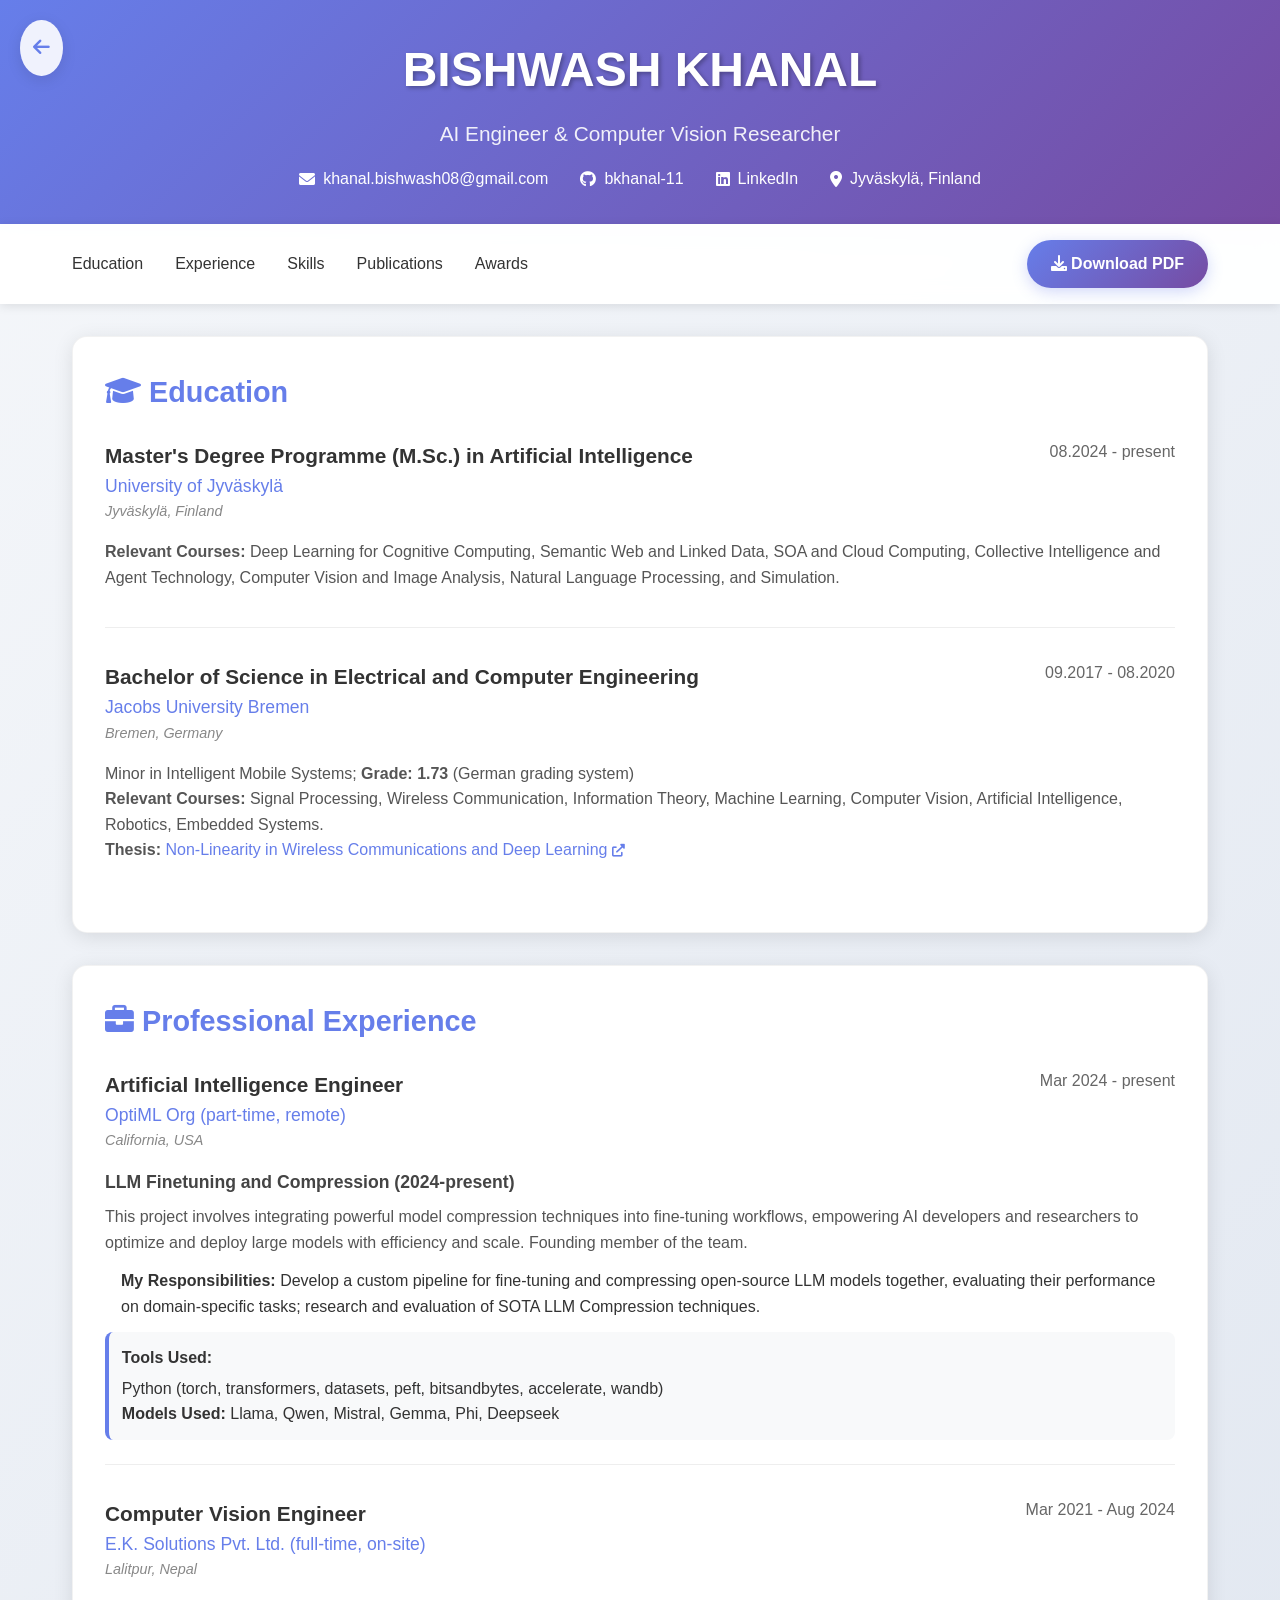
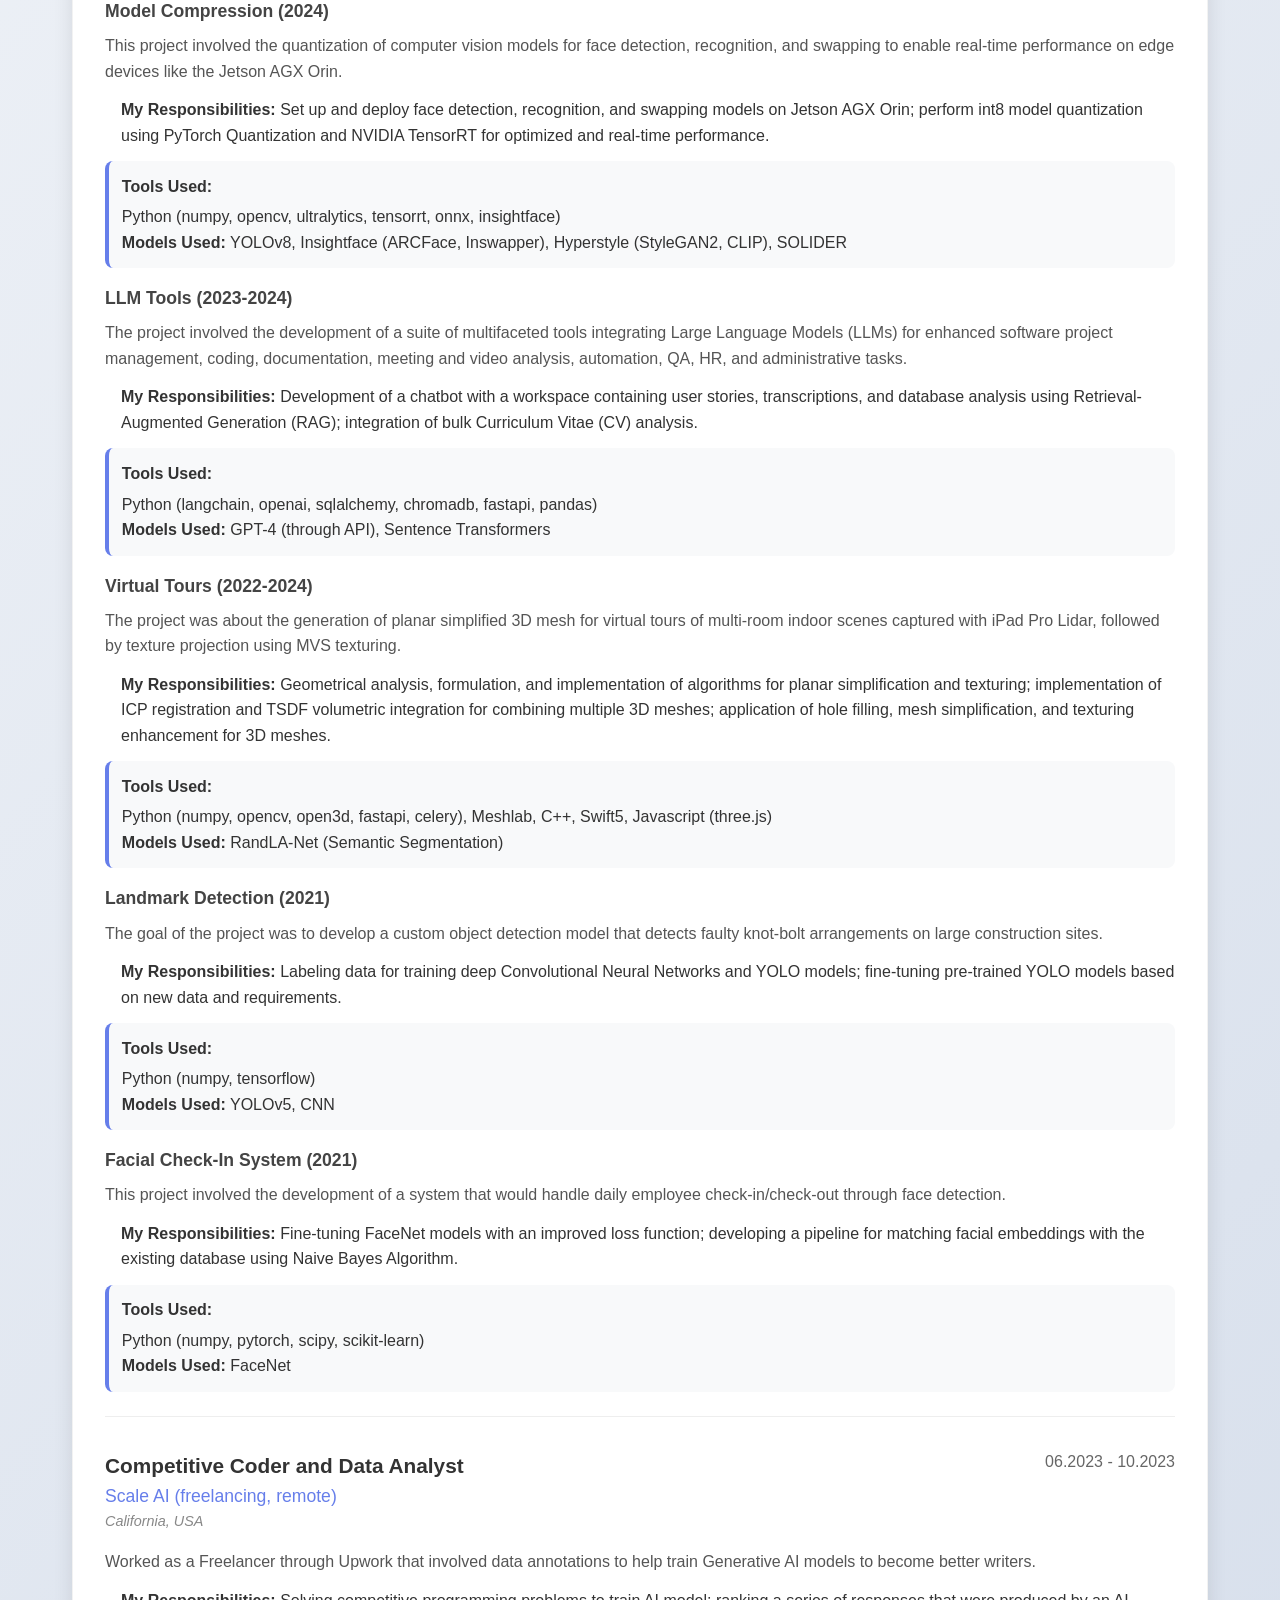
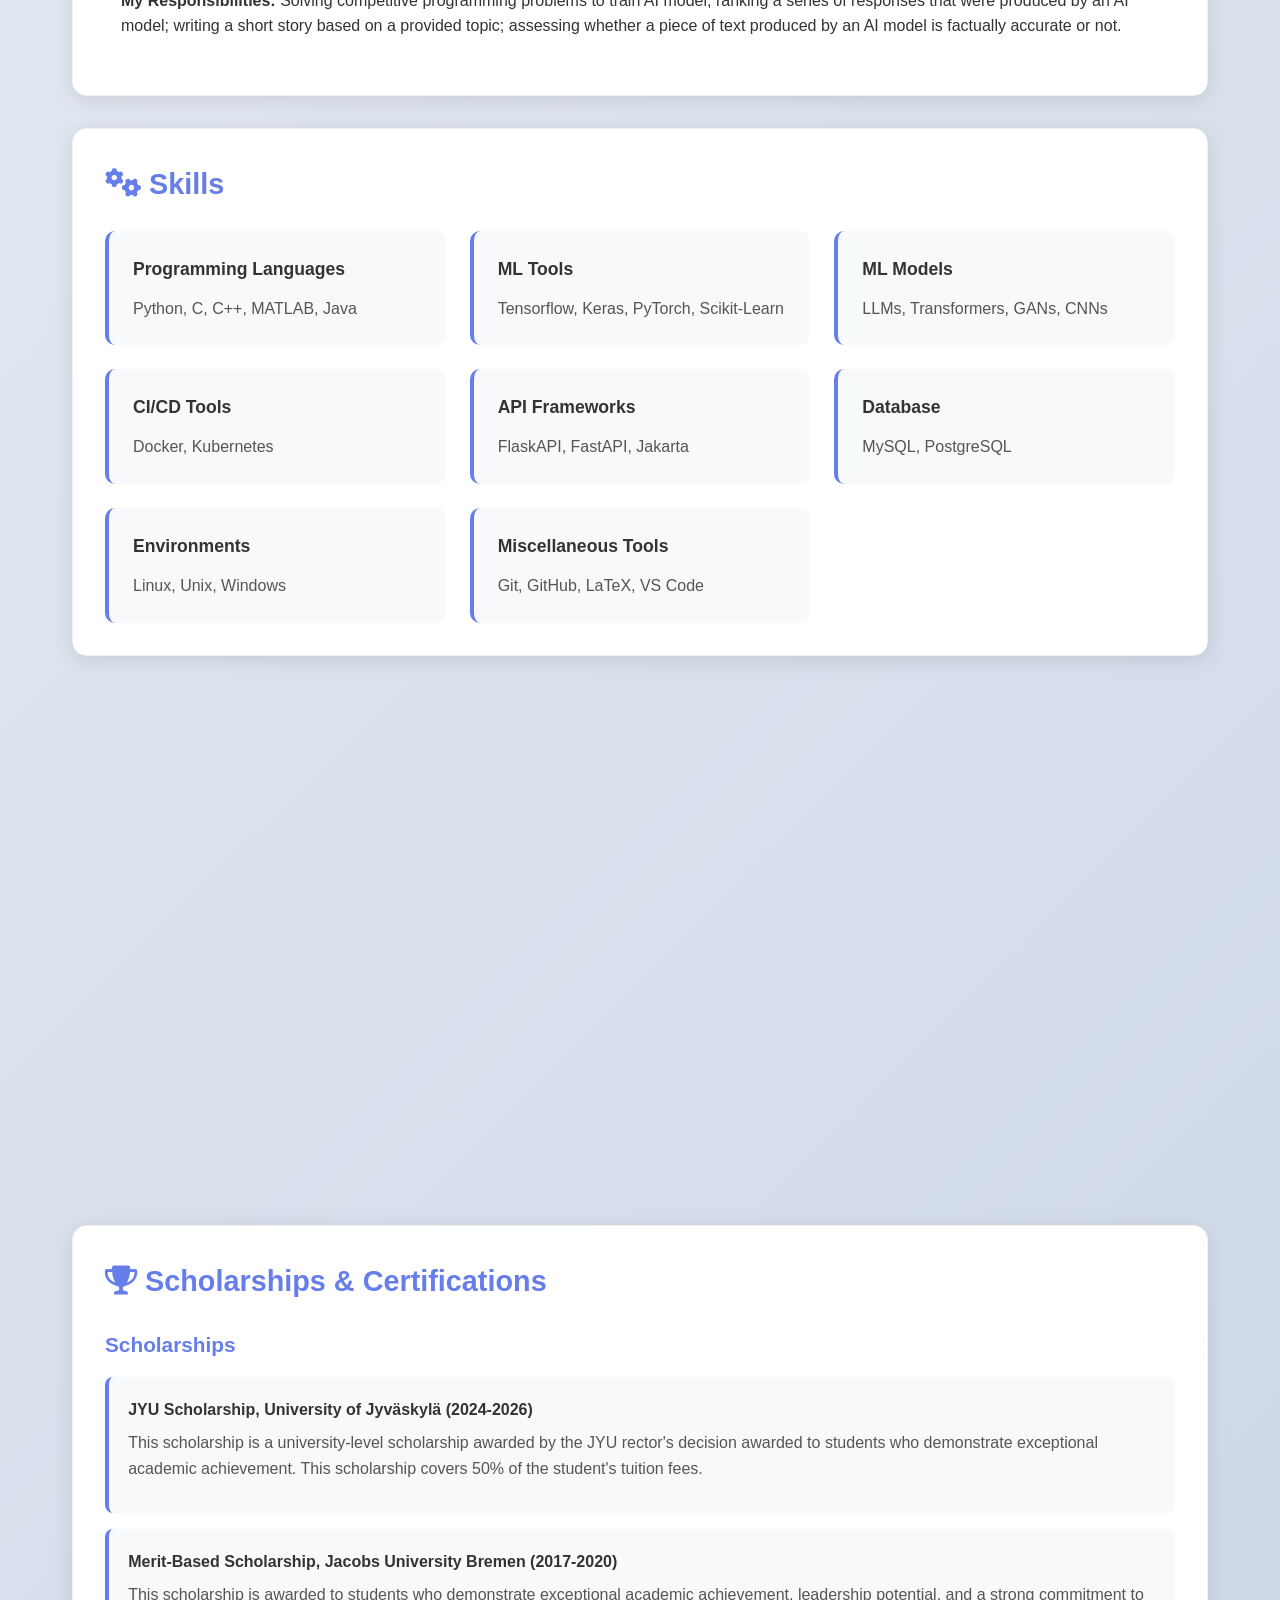
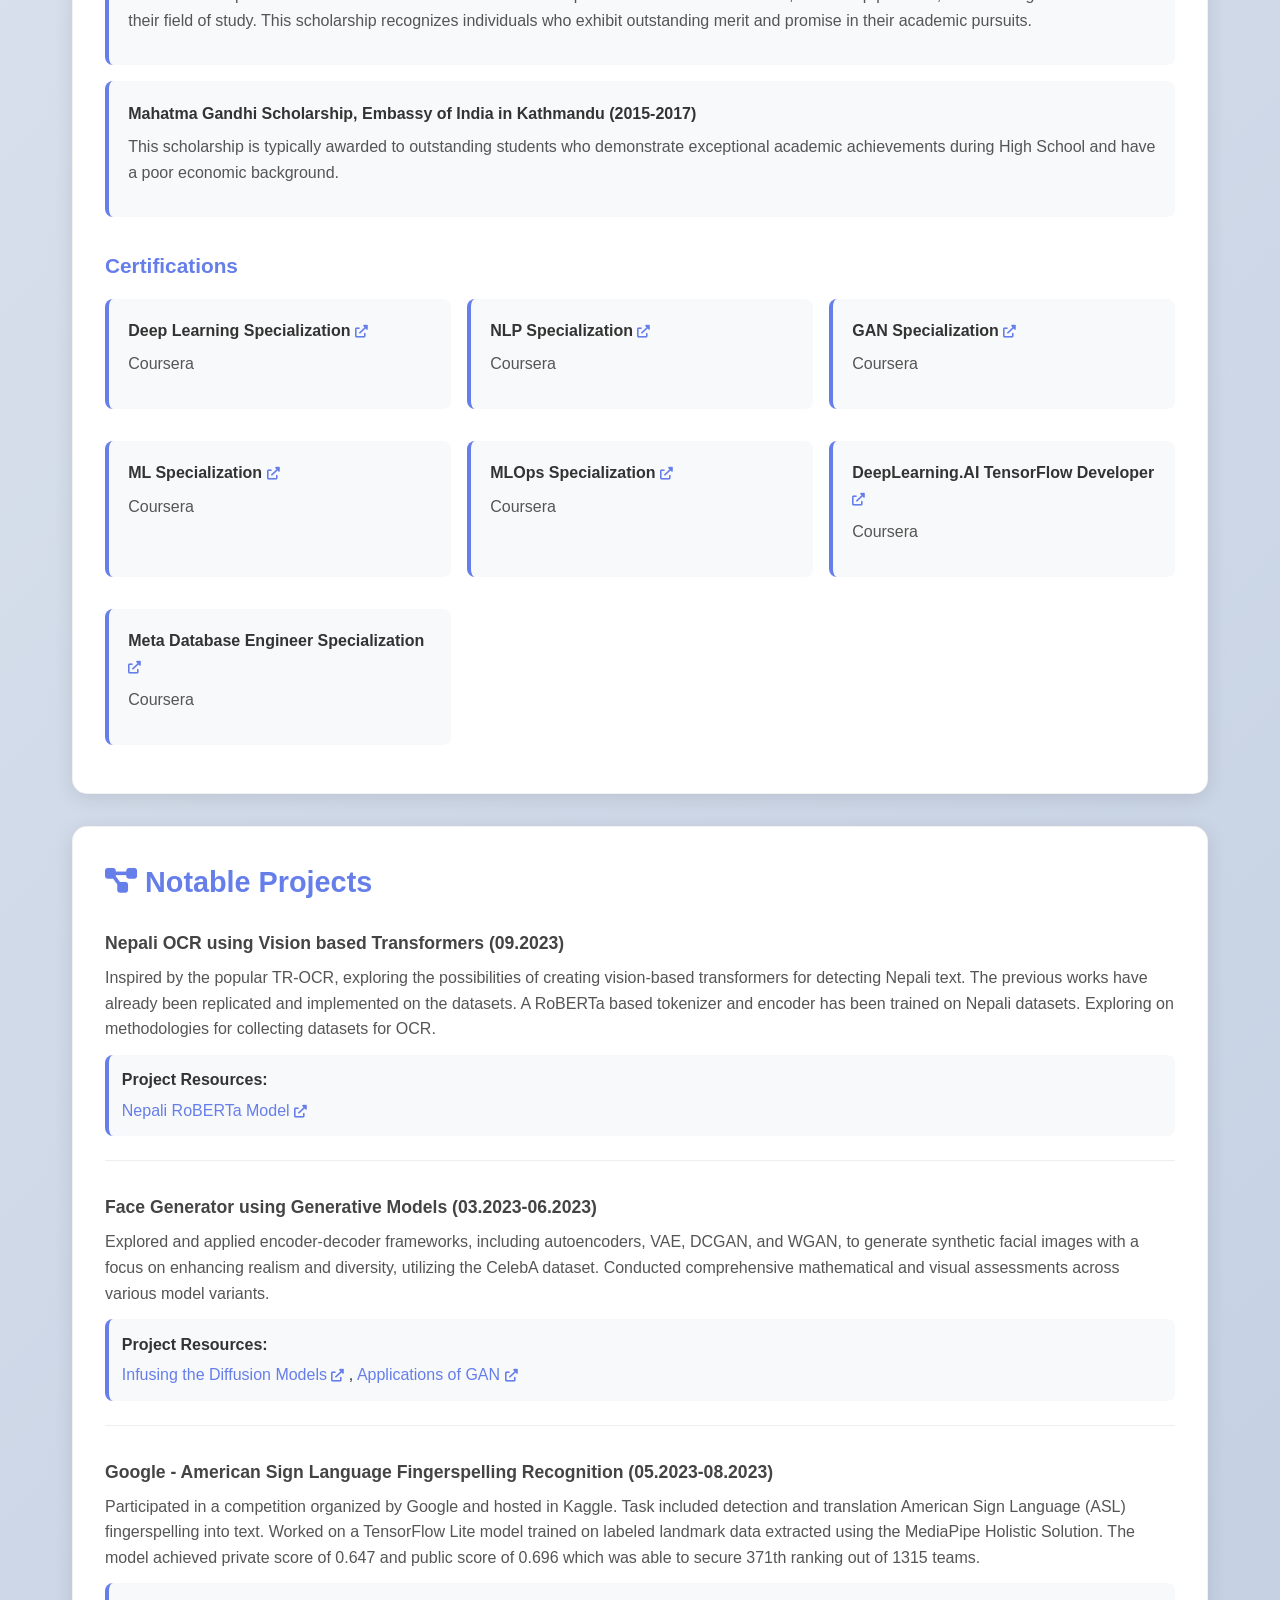
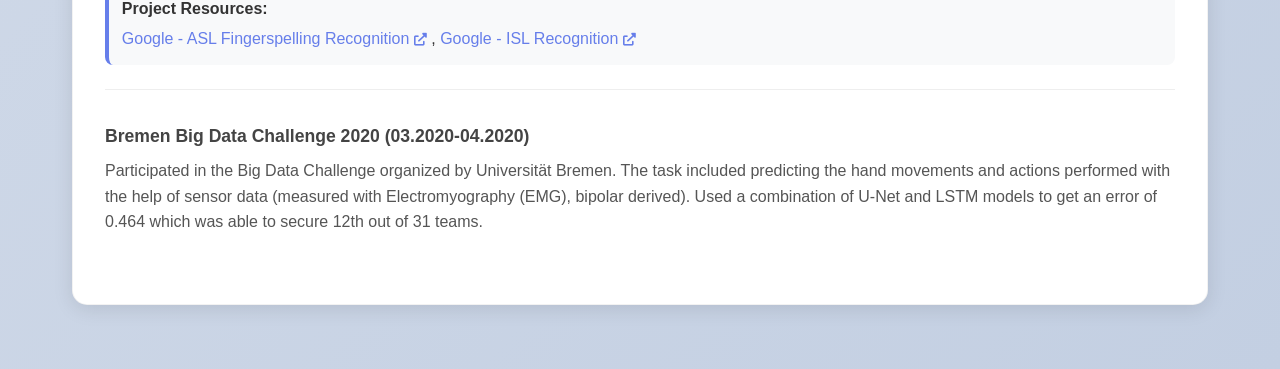
==== cv.html @ d3402731 "added files for website" ====
<!DOCTYPE html>
<html lang="en">
<head>
    <meta charset="UTF-8">
    <meta name="viewport" content="width=device-width, initial-scale=1.0">
    <title>Bishwash Khanal - Curriculum Vitae</title>
    <link href="https://cdnjs.cloudflare.com/ajax/libs/font-awesome/6.0.0/css/all.min.css" rel="stylesheet">
    <style>
        * {
            margin: 0;
            padding: 0;
            box-sizing: border-box;
        }

        body {
            font-family: 'Segoe UI', Tahoma, Geneva, Verdana, sans-serif;
            line-height: 1.6;
            color: #333;
            background: linear-gradient(135deg, #f5f7fa 0%, #c3cfe2 100%);
            min-height: 100vh;
        }

        .header {
            background: linear-gradient(135deg, #667eea 0%, #764ba2 100%);
            color: white;
            padding: 2rem 0;
            text-align: center;
            box-shadow: 0 4px 20px rgba(0, 0, 0, 0.1);
        }

        .header-content {
            max-width: 1200px;
            margin: 0 auto;
            padding: 0 2rem;
        }

        .name {
            font-size: 3rem;
            font-weight: 700;
            margin-bottom: 0.5rem;
            text-shadow: 2px 2px 4px rgba(0, 0, 0, 0.3);
        }

        .title {
            font-size: 1.3rem;
            opacity: 0.9;
            margin-bottom: 1rem;
        }

        .contact-info {
            display: flex;
            justify-content: center;
            gap: 2rem;
            flex-wrap: wrap;
        }

        .contact-item {
            display: flex;
            align-items: center;
            gap: 0.5rem;
            font-size: 1rem;
        }

        .nav-bar {
            background: rgba(255, 255, 255, 0.95);
            backdrop-filter: blur(10px);
            padding: 1rem 0;
            position: sticky;
            top: 0;
            z-index: 100;
            box-shadow: 0 2px 10px rgba(0, 0, 0, 0.1);
        }

        .nav-content {
            max-width: 1200px;
            margin: 0 auto;
            padding: 0 2rem;
            display: flex;
            justify-content: space-between;
            align-items: center;
        }

        .nav-links {
            display: flex;
            gap: 2rem;
        }

        .nav-link {
            text-decoration: none;
            color: #333;
            font-weight: 500;
            transition: color 0.3s ease;
        }

        .nav-link:hover {
            color: #667eea;
        }

        .download-btn {
            background: linear-gradient(135deg, #667eea 0%, #764ba2 100%);
            color: white;
            padding: 0.7rem 1.5rem;
            border: none;
            border-radius: 25px;
            text-decoration: none;
            font-weight: 600;
            transition: all 0.3s ease;
            box-shadow: 0 4px 15px rgba(102, 126, 234, 0.3);
        }

        .download-btn:hover {
            transform: translateY(-2px);
            box-shadow: 0 8px 25px rgba(102, 126, 234, 0.4);
        }

        .container {
            max-width: 1200px;
            margin: 0 auto;
            padding: 2rem;
        }

        .section {
            background: white;
            margin-bottom: 2rem;
            border-radius: 15px;
            padding: 2rem;
            box-shadow: 0 4px 20px rgba(0, 0, 0, 0.1);
            border: 1px solid rgba(0, 0, 0, 0.05);
        }

        .section-title {
            font-size: 1.8rem;
            color: #667eea;
            margin-bottom: 1.5rem;
            font-weight: 700;
            display: flex;
            align-items: center;
            gap: 0.5rem;
        }

        .experience-item, .education-item {
            margin-bottom: 2rem;
            padding-bottom: 1.5rem;
            border-bottom: 1px solid #eee;
        }

        .experience-item:last-child, .education-item:last-child {
            border-bottom: none;
            margin-bottom: 0;
        }

        .item-header {
            display: flex;
            justify-content: space-between;
            align-items: flex-start;
            margin-bottom: 1rem;
            flex-wrap: wrap;
            gap: 1rem;
        }

        .position-title {
            font-size: 1.3rem;
            font-weight: 600;
            color: #333;
        }

        .company {
            font-size: 1.1rem;
            color: #667eea;
            font-weight: 500;
        }

        .duration {
            font-size: 1rem;
            color: #666;
            font-weight: 500;
            white-space: nowrap;
        }

        .location {
            font-size: 0.9rem;
            color: #888;
            font-style: italic;
        }

        .project-title {
            font-size: 1.1rem;
            font-weight: 600;
            color: #444;
            margin: 1rem 0 0.5rem 0;
        }

        .description {
            margin-bottom: 0.8rem;
            color: #555;
        }

        .responsibilities {
            margin-left: 1rem;
        }

        .tools-used {
            background: #f8f9fa;
            padding: 0.8rem;
            border-radius: 8px;
            margin-top: 0.8rem;
            border-left: 4px solid #667eea;
        }

        .tools-label {
            font-weight: 600;
            color: #333;
            margin-bottom: 0.3rem;
        }

        .skills-grid {
            display: grid;
            grid-template-columns: repeat(auto-fit, minmax(250px, 1fr));
            gap: 1.5rem;
        }

        .skill-category {
            background: #f8f9fa;
            padding: 1.5rem;
            border-radius: 10px;
            border-left: 4px solid #667eea;
        }

        .skill-category-title {
            font-weight: 600;
            color: #333;
            margin-bottom: 0.8rem;
            font-size: 1.1rem;
        }

        .skill-list {
            color: #555;
        }

        .publication-item {
            background: #f8f9fa;
            padding: 1.5rem;
            border-radius: 10px;
            margin-bottom: 1rem;
            border-left: 4px solid #667eea;
        }

        .publication-title {
            font-weight: 600;
            color: #333;
            margin-bottom: 0.5rem;
        }

        .publication-details {
            color: #666;
            font-style: italic;
        }

        .scholarship-item, .certification-item {
            background: #f8f9fa;
            padding: 1.2rem;
            border-radius: 8px;
            margin-bottom: 1rem;
            border-left: 4px solid #667eea;
        }

        .scholarship-title, .certification-title {
            font-weight: 600;
            color: #333;
            margin-bottom: 0.5rem;
        }

        .back-link {
            position: fixed;
            top: 20px;
            left: 20px;
            background: rgba(255, 255, 255, 0.9);
            backdrop-filter: blur(10px);
            padding: 0.8rem;
            border-radius: 50%;
            text-decoration: none;
            color: #667eea;
            font-size: 1.2rem;
            transition: all 0.3s ease;
            box-shadow: 0 4px 15px rgba(0, 0, 0, 0.1);
            z-index: 1000;
        }

        .back-link:hover {
            transform: scale(1.1);
            background: rgba(102, 126, 234, 0.1);
        }

        @media (max-width: 768px) {
            .name { font-size: 2.5rem; }
            .contact-info { flex-direction: column; gap: 0.8rem; }
            .nav-content { flex-direction: column; gap: 1rem; }
            .nav-links { flex-wrap: wrap; justify-content: center; }
            .item-header { flex-direction: column; align-items: flex-start; }
            .skills-grid { grid-template-columns: 1fr; }
            .container { padding: 1rem; }
            .section { padding: 1.5rem; }
        }
    </style>
</head>
<body>
    <a href="index.html" class="back-link" title="Back to Home">
        <i class="fas fa-arrow-left"></i>
    </a>

    <header class="header">
        <div class="header-content">
            <h1 class="name">BISHWASH KHANAL</h1>
            <div class="title">AI Engineer & Computer Vision Researcher</div>
            <div class="contact-info">
                <div class="contact-item">
                    <i class="fas fa-envelope"></i>
                    khanal.bishwash08@gmail.com
                </div>
                <div class="contact-item">
                    <i class="fab fa-github"></i>
                    <a href="https://github.com/bkhanal-11" target="_blank" style="color: inherit; text-decoration: none;">bkhanal-11</a>
                </div>
                <div class="contact-item">
                    <i class="fab fa-linkedin"></i>
                    <a href="https://www.linkedin.com/in/khanal-bishwash/" target="_blank" style="color: inherit; text-decoration: none;">LinkedIn</a>
                </div>
                <div class="contact-item">
                    <i class="fas fa-map-marker-alt"></i>
                    Jyväskylä, Finland
                </div>
            </div>
        </div>
    </header>

    <nav class="nav-bar">
        <div class="nav-content">
            <div class="nav-links">
                <a href="#education" class="nav-link">Education</a>
                <a href="#experience" class="nav-link">Experience</a>
                <a href="#skills" class="nav-link">Skills</a>
                <a href="#publications" class="nav-link">Publications</a>
                <a href="#awards" class="nav-link">Awards</a>
            </div>
            <a href="cv.pdf" class="download-btn" download>
                <i class="fas fa-download"></i> Download PDF
            </a>
        </div>
    </nav>

    <div class="container">
        <section id="education" class="section">
            <h2 class="section-title">
                <i class="fas fa-graduation-cap"></i>
                Education
            </h2>
            
            <div class="education-item">
                <div class="item-header">
                    <div>
                        <div class="position-title">Master's Degree Programme (M.Sc.) in Artificial Intelligence</div>
                        <div class="company">University of Jyväskylä</div>
                        <div class="location">Jyväskylä, Finland</div>
                    </div>
                    <div class="duration">08.2024 - present</div>
                </div>
                <div class="description">
                    <strong>Relevant Courses:</strong> Deep Learning for Cognitive Computing, Semantic Web and Linked Data, SOA and Cloud Computing, Collective Intelligence and Agent Technology, Computer Vision and Image Analysis, Natural Language Processing, and Simulation.
                </div>
            </div>

            <div class="education-item">
                <div class="item-header">
                    <div>
                        <div class="position-title">Bachelor of Science in Electrical and Computer Engineering</div>
                        <div class="company">Jacobs University Bremen</div>
                        <div class="location">Bremen, Germany</div>
                    </div>
                    <div class="duration">09.2017 - 08.2020</div>
                </div>
                <div class="description">
                    Minor in Intelligent Mobile Systems; <strong>Grade: 1.73</strong> (German grading system)<br>
                    <strong>Relevant Courses:</strong> Signal Processing, Wireless Communication, Information Theory, Machine Learning, Computer Vision, Artificial Intelligence, Robotics, Embedded Systems.<br>
                    <strong>Thesis:</strong> 
                    <a href="https://github.com/bkhanal-11/bachelors-thesis" target="_blank" style="color: #667eea; text-decoration: none;">
                        Non-Linearity in Wireless Communications and Deep Learning <i class="fas fa-external-link-alt" style="font-size: 0.8rem;"></i>
                    </a>
                </div>
            </div>
        </section>

        <section id="experience" class="section">
            <h2 class="section-title">
                <i class="fas fa-briefcase"></i>
                Professional Experience
            </h2>
            
            <div class="experience-item">
                <div class="item-header">
                    <div>
                        <div class="position-title">Artificial Intelligence Engineer</div>
                        <div class="company">OptiML Org (part-time, remote)</div>
                        <div class="location">California, USA</div>
                    </div>
                    <div class="duration">Mar 2024 - present</div>
                </div>
                <div class="project-title">LLM Finetuning and Compression (2024-present)</div>
                <div class="description">
                    This project involves integrating powerful model compression techniques into fine-tuning workflows, empowering AI developers and researchers to optimize and deploy large models with efficiency and scale. Founding member of the team.
                </div>
                <div class="responsibilities">
                    <strong>My Responsibilities:</strong> Develop a custom pipeline for fine-tuning and compressing open-source LLM models together, evaluating their performance on domain-specific tasks; research and evaluation of SOTA LLM Compression techniques.
                </div>
                <div class="tools-used">
                    <div class="tools-label">Tools Used:</div>
                    Python (torch, transformers, datasets, peft, bitsandbytes, accelerate, wandb)
                    <br><strong>Models Used:</strong> Llama, Qwen, Mistral, Gemma, Phi, Deepseek
                </div>
            </div>

            <div class="experience-item">
                <div class="item-header">
                    <div>
                        <div class="position-title">Computer Vision Engineer</div>
                        <div class="company">E.K. Solutions Pvt. Ltd. (full-time, on-site)</div>
                        <div class="location">Lalitpur, Nepal</div>
                    </div>
                    <div class="duration">Mar 2021 - Aug 2024</div>
                </div>
                
                <div class="project-title">Model Compression (2024)</div>
                <div class="description">
                    This project involved the quantization of computer vision models for face detection, recognition, and swapping to enable real-time performance on edge devices like the Jetson AGX Orin.
                </div>
                <div class="responsibilities">
                    <strong>My Responsibilities:</strong> Set up and deploy face detection, recognition, and swapping models on Jetson AGX Orin; perform int8 model quantization using PyTorch Quantization and NVIDIA TensorRT for optimized and real-time performance.
                </div>
                <div class="tools-used">
                    <div class="tools-label">Tools Used:</div>
                    Python (numpy, opencv, ultralytics, tensorrt, onnx, insightface)
                    <br><strong>Models Used:</strong> YOLOv8, Insightface (ARCFace, Inswapper), Hyperstyle (StyleGAN2, CLIP), SOLIDER
                </div>

                <div class="project-title">LLM Tools (2023-2024)</div>
                <div class="description">
                    The project involved the development of a suite of multifaceted tools integrating Large Language Models (LLMs) for enhanced software project management, coding, documentation, meeting and video analysis, automation, QA, HR, and administrative tasks.
                </div>
                <div class="responsibilities">
                    <strong>My Responsibilities:</strong> Development of a chatbot with a workspace containing user stories, transcriptions, and database analysis using Retrieval-Augmented Generation (RAG); integration of bulk Curriculum Vitae (CV) analysis.
                </div>
                <div class="tools-used">
                    <div class="tools-label">Tools Used:</div>
                    Python (langchain, openai, sqlalchemy, chromadb, fastapi, pandas)
                    <br><strong>Models Used:</strong> GPT-4 (through API), Sentence Transformers
                </div>

                <div class="project-title">Virtual Tours (2022-2024)</div>
                <div class="description">
                    The project was about the generation of planar simplified 3D mesh for virtual tours of multi-room indoor scenes captured with iPad Pro Lidar, followed by texture projection using MVS texturing.
                </div>
                <div class="responsibilities">
                    <strong>My Responsibilities:</strong> Geometrical analysis, formulation, and implementation of algorithms for planar simplification and texturing; implementation of ICP registration and TSDF volumetric integration for combining multiple 3D meshes; application of hole filling, mesh simplification, and texturing enhancement for 3D meshes.
                </div>
                <div class="tools-used">
                    <div class="tools-label">Tools Used:</div>
                    Python (numpy, opencv, open3d, fastapi, celery), Meshlab, C++, Swift5, Javascript (three.js)
                    <br><strong>Models Used:</strong> RandLA-Net (Semantic Segmentation)
                </div>

                <div class="project-title">Landmark Detection (2021)</div>
                <div class="description">
                    The goal of the project was to develop a custom object detection model that detects faulty knot-bolt arrangements on large construction sites.
                </div>
                <div class="responsibilities">
                    <strong>My Responsibilities:</strong> Labeling data for training deep Convolutional Neural Networks and YOLO models; fine-tuning pre-trained YOLO models based on new data and requirements.
                </div>
                <div class="tools-used">
                    <div class="tools-label">Tools Used:</div>
                    Python (numpy, tensorflow)
                    <br><strong>Models Used:</strong> YOLOv5, CNN
                </div>

                <div class="project-title">Facial Check-In System (2021)</div>
                <div class="description">
                    This project involved the development of a system that would handle daily employee check-in/check-out through face detection.
                </div>
                <div class="responsibilities">
                    <strong>My Responsibilities:</strong> Fine-tuning FaceNet models with an improved loss function; developing a pipeline for matching facial embeddings with the existing database using Naive Bayes Algorithm.
                </div>
                <div class="tools-used">
                    <div class="tools-label">Tools Used:</div>
                    Python (numpy, pytorch, scipy, scikit-learn)
                    <br><strong>Models Used:</strong> FaceNet
                </div>
            </div>

            <div class="experience-item">
                <div class="item-header">
                    <div>
                        <div class="position-title">Competitive Coder and Data Analyst</div>
                        <div class="company">Scale AI (freelancing, remote)</div>
                        <div class="location">California, USA</div>
                    </div>
                    <div class="duration">06.2023 - 10.2023</div>
                </div>
                <div class="description">
                    Worked as a Freelancer through Upwork that involved data annotations to help train Generative AI models to become better writers.
                </div>
                <div class="responsibilities">
                    <strong>My Responsibilities:</strong> Solving competitive programming problems to train AI model; ranking a series of responses that were produced by an AI model; writing a short story based on a provided topic; assessing whether a piece of text produced by an AI model is factually accurate or not.
                </div>
            </div>
        </section>

        <section id="skills" class="section">
            <h2 class="section-title">
                <i class="fas fa-cogs"></i>
                Skills
            </h2>
            <div class="skills-grid">
                <div class="skill-category">
                    <div class="skill-category-title">Programming Languages</div>
                    <div class="skill-list">Python, C, C++, MATLAB, Java</div>
                </div>
                <div class="skill-category">
                    <div class="skill-category-title">ML Tools</div>
                    <div class="skill-list">Tensorflow, Keras, PyTorch, Scikit-Learn</div>
                </div>
                <div class="skill-category">
                    <div class="skill-category-title">ML Models</div>
                    <div class="skill-list">LLMs, Transformers, GANs, CNNs</div>
                </div>
                <div class="skill-category">
                    <div class="skill-category-title">CI/CD Tools</div>
                    <div class="skill-list">Docker, Kubernetes</div>
                </div>
                <div class="skill-category">
                    <div class="skill-category-title">API Frameworks</div>
                    <div class="skill-list">FlaskAPI, FastAPI, Jakarta</div>
                </div>
                <div class="skill-category">
                    <div class="skill-category-title">Database</div>
                    <div class="skill-list">MySQL, PostgreSQL</div>
                </div>
                <div class="skill-category">
                    <div class="skill-category-title">Environments</div>
                    <div class="skill-list">Linux, Unix, Windows</div>
                </div>
                <div class="skill-category">
                    <div class="skill-category-title">Miscellaneous Tools</div>
                    <div class="skill-list">Git, GitHub, LaTeX, VS Code</div>
                </div>
            </div>
        </section>

        <section id="publications" class="section">
            <h2 class="section-title">
                <i class="fas fa-book"></i>
                Publications
            </h2>
            
            <div class="publication-item">
                <div class="publication-title">
                    <a href="https://doi.org/10.3389/fcomp.2024.1388174" target="_blank" style="color: #333; text-decoration: none;">
                        Alignment of a 360° image with posed color images for locally accurate texturing of 3D mesh
                        <i class="fas fa-external-link-alt" style="font-size: 0.8rem; margin-left: 0.5rem; color: #667eea;"></i>
                    </a>
                </div>
                <div class="publication-details">
                    B. Khanal, M. Om, S. Rijal, V. Ojha (2024), Frontiers in Computer Science, Volume 6 - 2024, ISSN: 2624-9898
                </div>
            </div>

            <div class="publication-item">
                <div class="publication-title">
                    <a href="https://doi.org/10.48550/arXiv.2408.06814" target="_blank" style="color: #333; text-decoration: none;">
                        Structure-preserving Planar Simplification for Indoor Environments
                        <i class="fas fa-external-link-alt" style="font-size: 0.8rem; margin-left: 0.5rem; color: #667eea;"></i>
                    </a>
                </div>
                <div class="publication-details">
                    B. Khanal, S. Rijal, M. Awale, V. Ojha (2024), arXiv
                </div>
            </div>

            <div class="publication-item">
                <div class="publication-title">
                    <a href="https://doi.org/10.48550/arXiv.2409.11233" target="_blank" style="color: #333; text-decoration: none;">
                        Evaluating the Impact of Compression Techniques on Task-Specific Performance of Large Language Models
                        <i class="fas fa-external-link-alt" style="font-size: 0.8rem; margin-left: 0.5rem; color: #667eea;"></i>
                    </a>
                </div>
                <div class="publication-details">
                    B. Khanal and J. M. Capone, (2024), arXiv
                </div>
            </div>
        </section>

        <section id="awards" class="section">
            <h2 class="section-title">
                <i class="fas fa-trophy"></i>
                Scholarships & Certifications
            </h2>
            
            <h3 style="color: #667eea; margin-bottom: 1rem; font-size: 1.3rem;">Scholarships</h3>
            
            <div class="scholarship-item">
                <div class="scholarship-title">JYU Scholarship, University of Jyväskylä (2024-2026)</div>
                <div class="description">
                    This scholarship is a university-level scholarship awarded by the JYU rector's decision awarded to students who demonstrate exceptional academic achievement. This scholarship covers 50% of the student's tuition fees.
                </div>
            </div>

            <div class="scholarship-item">
                <div class="scholarship-title">Merit-Based Scholarship, Jacobs University Bremen (2017-2020)</div>
                <div class="description">
                    This scholarship is awarded to students who demonstrate exceptional academic achievement, leadership potential, and a strong commitment to their field of study. This scholarship recognizes individuals who exhibit outstanding merit and promise in their academic pursuits.
                </div>
            </div>

            <div class="scholarship-item">
                <div class="scholarship-title">Mahatma Gandhi Scholarship, Embassy of India in Kathmandu (2015-2017)</div>
                <div class="description">
                    This scholarship is typically awarded to outstanding students who demonstrate exceptional academic achievements during High School and have a poor economic background.
                </div>
            </div>

            <h3 style="color: #667eea; margin: 2rem 0 1rem 0; font-size: 1.3rem;">Certifications</h3>
            
            <div style="display: grid; grid-template-columns: repeat(auto-fit, minmax(300px, 1fr)); gap: 1rem;">
                <div class="certification-item">
                    <div class="certification-title">
                        <a href="https://www.coursera.org/account/accomplishments/specialization/certificate/YRHJSZ57BE2Z" target="_blank" style="color: #333; text-decoration: none;">
                            Deep Learning Specialization <i class="fas fa-external-link-alt" style="font-size: 0.8rem; color: #667eea;"></i>
                        </a>
                    </div>
                    <div class="description">Coursera</div>
                </div>
                <div class="certification-item">
                    <div class="certification-title">
                        <a href="https://www.coursera.org/account/accomplishments/specialization/certificate/YGYXG88RUN92" target="_blank" style="color: #333; text-decoration: none;">
                            NLP Specialization <i class="fas fa-external-link-alt" style="font-size: 0.8rem; color: #667eea;"></i>
                        </a>
                    </div>
                    <div class="description">Coursera</div>
                </div>
                <div class="certification-item">
                    <div class="certification-title">
                        <a href="https://www.coursera.org/account/accomplishments/specialization/certificate/VXPCQAAHPVRX" target="_blank" style="color: #333; text-decoration: none;">
                            GAN Specialization <i class="fas fa-external-link-alt" style="font-size: 0.8rem; color: #667eea;"></i>
                        </a>
                    </div>
                    <div class="description">Coursera</div>
                </div>
                <div class="certification-item">
                    <div class="certification-title">
                        <a href="https://www.coursera.org/account/accomplishments/specialization/certificate/MX76FSN5JMVF" target="_blank" style="color: #333; text-decoration: none;">
                            ML Specialization <i class="fas fa-external-link-alt" style="font-size: 0.8rem; color: #667eea;"></i>
                        </a>
                    </div>
                    <div class="description">Coursera</div>
                </div>
                <div class="certification-item">
                    <div class="certification-title">
                        <a href="https://www.coursera.org/account/accomplishments/specialization/certificate/TYBHYGFK5PJH" target="_blank" style="color: #333; text-decoration: none;">
                            MLOps Specialization <i class="fas fa-external-link-alt" style="font-size: 0.8rem; color: #667eea;"></i>
                        </a>
                    </div>
                    <div class="description">Coursera</div>
                </div>
                <div class="certification-item">
                    <div class="certification-title">
                        <a href="https://www.coursera.org/account/accomplishments/specialization/certificate/7ACJ3VDPBKH3" target="_blank" style="color: #333; text-decoration: none;">
                            DeepLearning.AI TensorFlow Developer <i class="fas fa-external-link-alt" style="font-size: 0.8rem; color: #667eea;"></i>
                        </a>
                    </div>
                    <div class="description">Coursera</div>
                </div>
                <div class="certification-item">
                    <div class="certification-title">
                        <a href="https://www.coursera.org/account/accomplishments/specialization/certificate/JNRTRQ76Y5KP" target="_blank" style="color: #333; text-decoration: none;">
                            Meta Database Engineer Specialization <i class="fas fa-external-link-alt" style="font-size: 0.8rem; color: #667eea;"></i>
                        </a>
                    </div>
                    <div class="description">Coursera</div>
                </div>
            </div>
        </section>

        <section class="section">
            <h2 class="section-title">
                <i class="fas fa-project-diagram"></i>
                Notable Projects
            </h2>
            
            <div class="experience-item">
                <div class="project-title">Nepali OCR using Vision based Transformers (09.2023)</div>
                <div class="description">
                    Inspired by the popular TR-OCR, exploring the possibilities of creating vision-based transformers for detecting Nepali text. The previous works have already been replicated and implemented on the datasets. A RoBERTa based tokenizer and encoder has been trained on Nepali datasets. Exploring on methodologies for collecting datasets for OCR.
                </div>
                <div class="tools-used">
                    <div class="tools-label">Project Resources:</div>
                    <a href="https://github.com/bkhanal-11/nepali-roberta" target="_blank" style="color: #667eea; text-decoration: none;">
                        Nepali RoBERTa Model <i class="fas fa-external-link-alt" style="font-size: 0.8rem;"></i>
                    </a>
                </div>
            </div>

            <div class="experience-item">
                <div class="project-title">Face Generator using Generative Models (03.2023-06.2023)</div>
                <div class="description">
                    Explored and applied encoder-decoder frameworks, including autoencoders, VAE, DCGAN, and WGAN, to generate synthetic facial images with a focus on enhancing realism and diversity, utilizing the CelebA dataset. Conducted comprehensive mathematical and visual assessments across various model variants.
                </div>
                <div class="tools-used">
                    <div class="tools-label">Project Resources:</div>
                    <a href="https://github.com/bkhanal-11/generative-deep-learning" target="_blank" style="color: #667eea; text-decoration: none;">
                        Infusing the Diffusion Models <i class="fas fa-external-link-alt" style="font-size: 0.8rem;"></i>
                    </a>, 
                    <a href="https://github.com/bkhanal-11/applied-gans" target="_blank" style="color: #667eea; text-decoration: none;">
                        Applications of GAN <i class="fas fa-external-link-alt" style="font-size: 0.8rem;"></i>
                    </a>
                </div>
            </div>

            <div class="experience-item">
                <div class="project-title">Google - American Sign Language Fingerspelling Recognition (05.2023-08.2023)</div>
                <div class="description">
                    Participated in a competition organized by Google and hosted in Kaggle. Task included detection and translation American Sign Language (ASL) fingerspelling into text. Worked on a TensorFlow Lite model trained on labeled landmark data extracted using the MediaPipe Holistic Solution. The model achieved private score of 0.647 and public score of 0.696 which was able to secure 371th ranking out of 1315 teams.
                </div>
                <div class="tools-used">
                    <div class="tools-label">Project Resources:</div>
                    <a href="https://github.com/bkhanal-11/gaslfr-kaggle" target="_blank" style="color: #667eea; text-decoration: none;">
                        Google - ASL Fingerspelling Recognition <i class="fas fa-external-link-alt" style="font-size: 0.8rem;"></i>
                    </a>, 
                    <a href="https://github.com/bkhanal-11/gislr-kaggle" target="_blank" style="color: #667eea; text-decoration: none;">
                        Google - ISL Recognition <i class="fas fa-external-link-alt" style="font-size: 0.8rem;"></i>
                    </a>
                </div>
            </div>

            <div class="experience-item">
                <div class="project-title">Bremen Big Data Challenge 2020 (03.2020-04.2020)</div>
                <div class="description">
                    Participated in the Big Data Challenge organized by Universität Bremen. The task included predicting the hand movements and actions performed with the help of sensor data (measured with Electromyography (EMG), bipolar derived). Used a combination of U-Net and LSTM models to get an error of 0.464 which was able to secure 12th out of 31 teams.
                </div>
            </div>
        </section>
    </div>

    <script>
        // Smooth scrolling for navigation links
        document.querySelectorAll('a[href^="#"]').forEach(anchor => {
            anchor.addEventListener('click', function (e) {
                e.preventDefault();
                document.querySelector(this.getAttribute('href')).scrollIntoView({
                    behavior: 'smooth'
                });
            });
        });

        // Add animation on scroll
        const observerOptions = {
            threshold: 0.1,
            rootMargin: '0px 0px -100px 0px'
        };

        const observer = new IntersectionObserver((entries) => {
            entries.forEach(entry => {
                if (entry.isIntersecting) {
                    entry.target.style.opacity = '1';
                    entry.target.style.transform = 'translateY(0)';
                }
            });
        }, observerOptions);

        document.querySelectorAll('.section').forEach(section => {
            section.style.opacity = '0';
            section.style.transform = 'translateY(30px)';
            section.style.transition = 'opacity 0.6s ease, transform 0.6s ease';
            observer.observe(section);
        });
    </script>
</body>
</html>
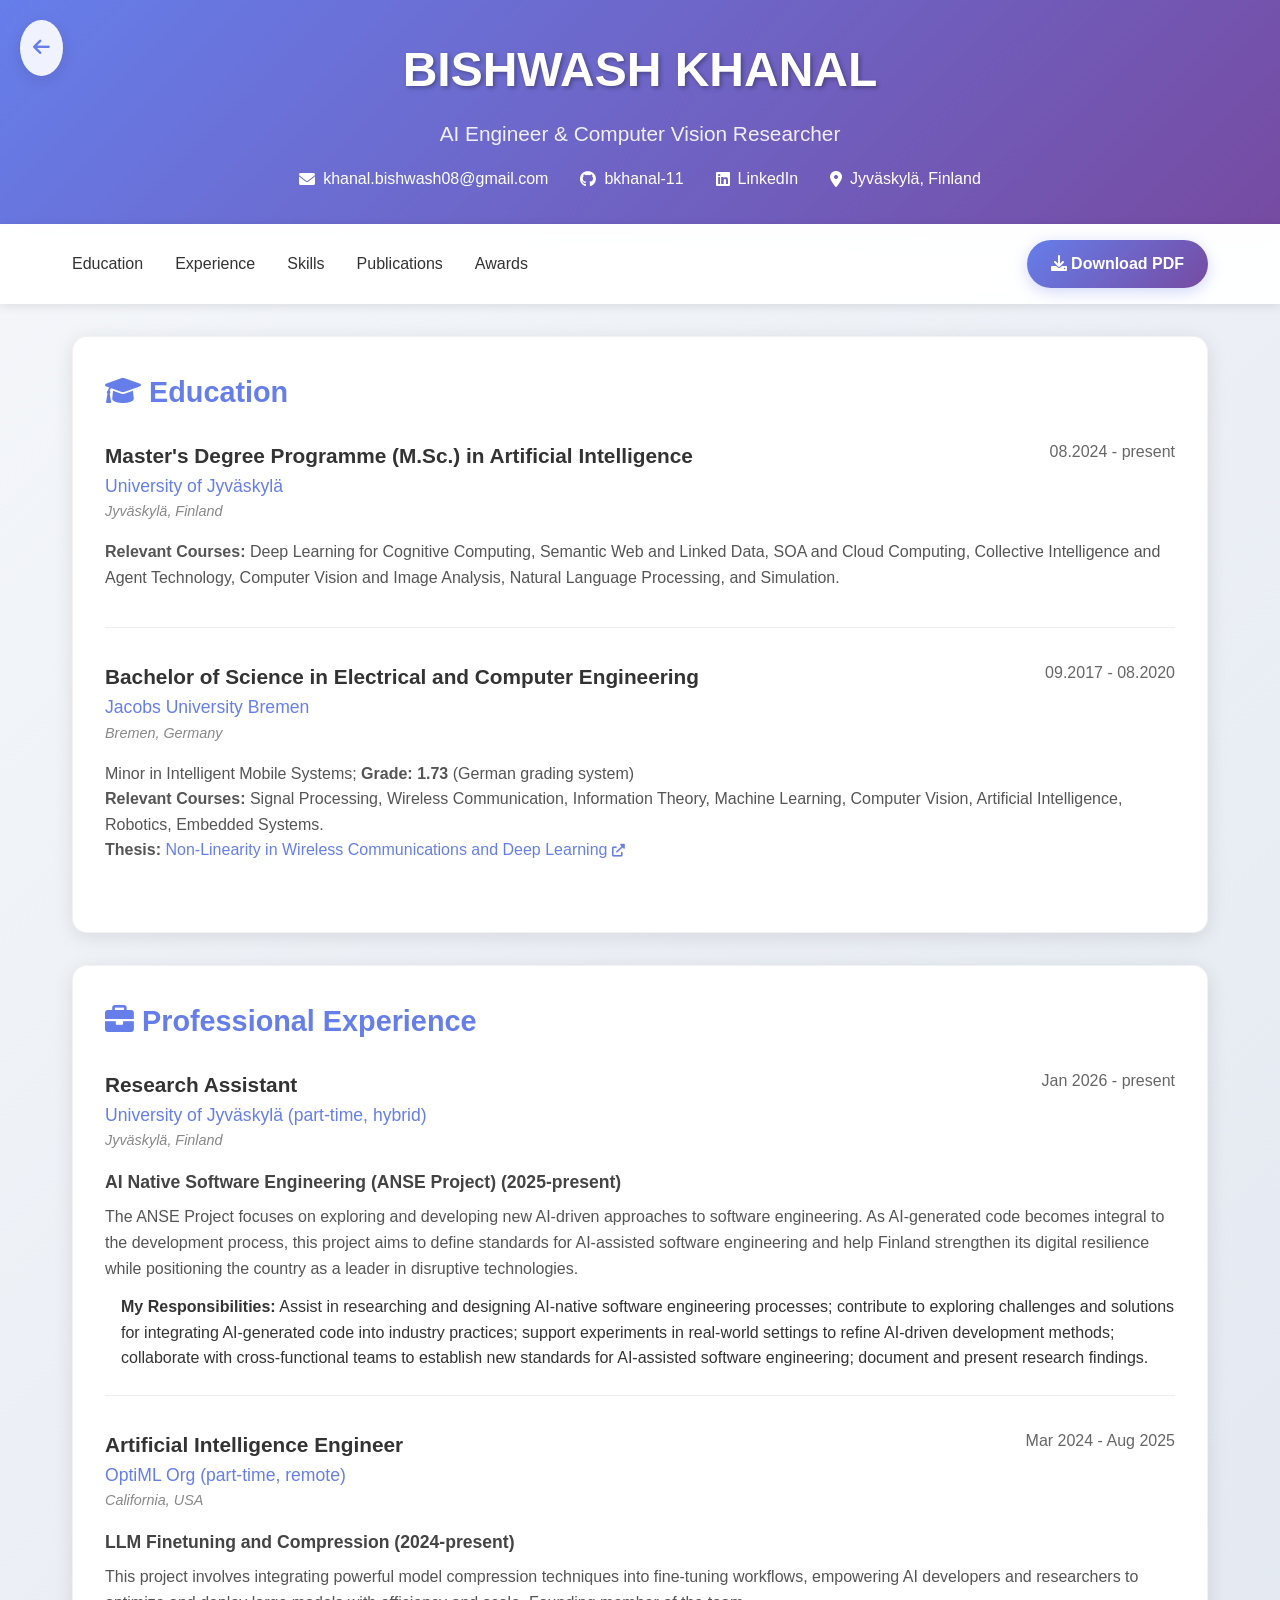
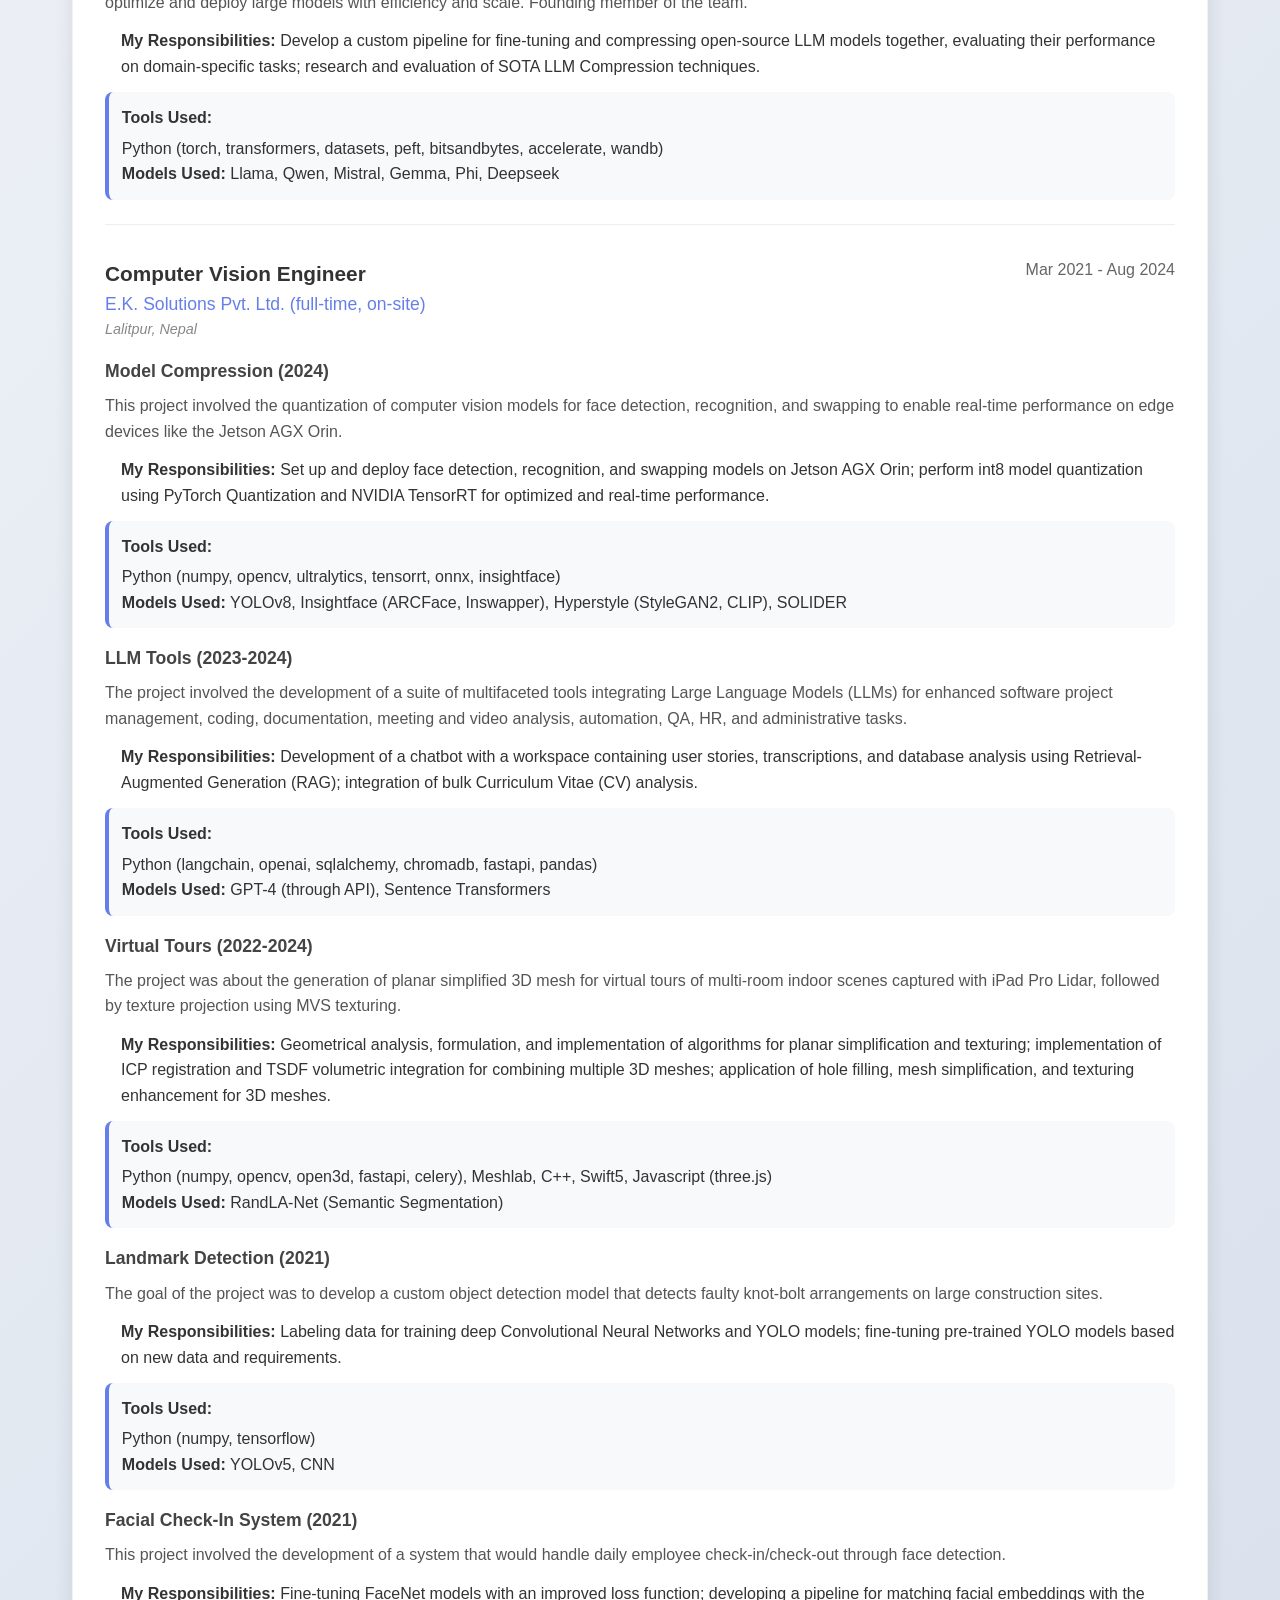
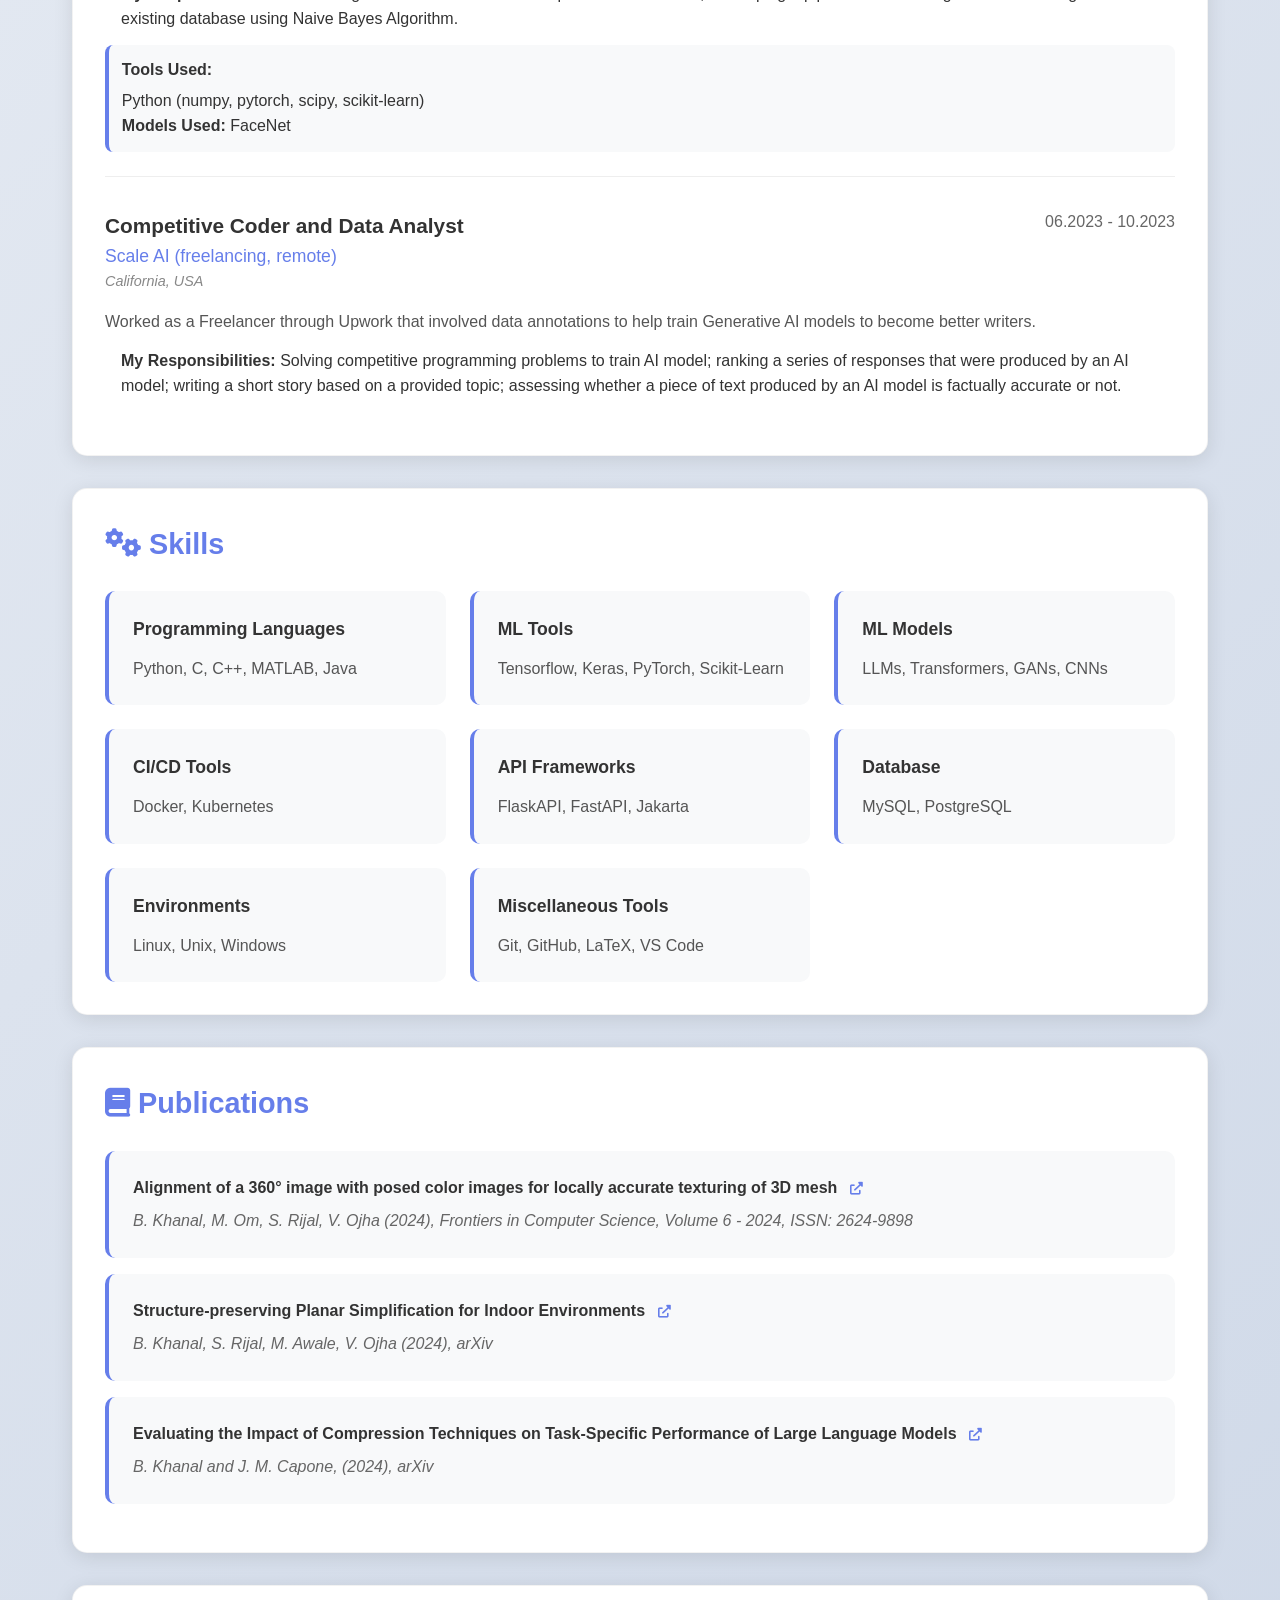
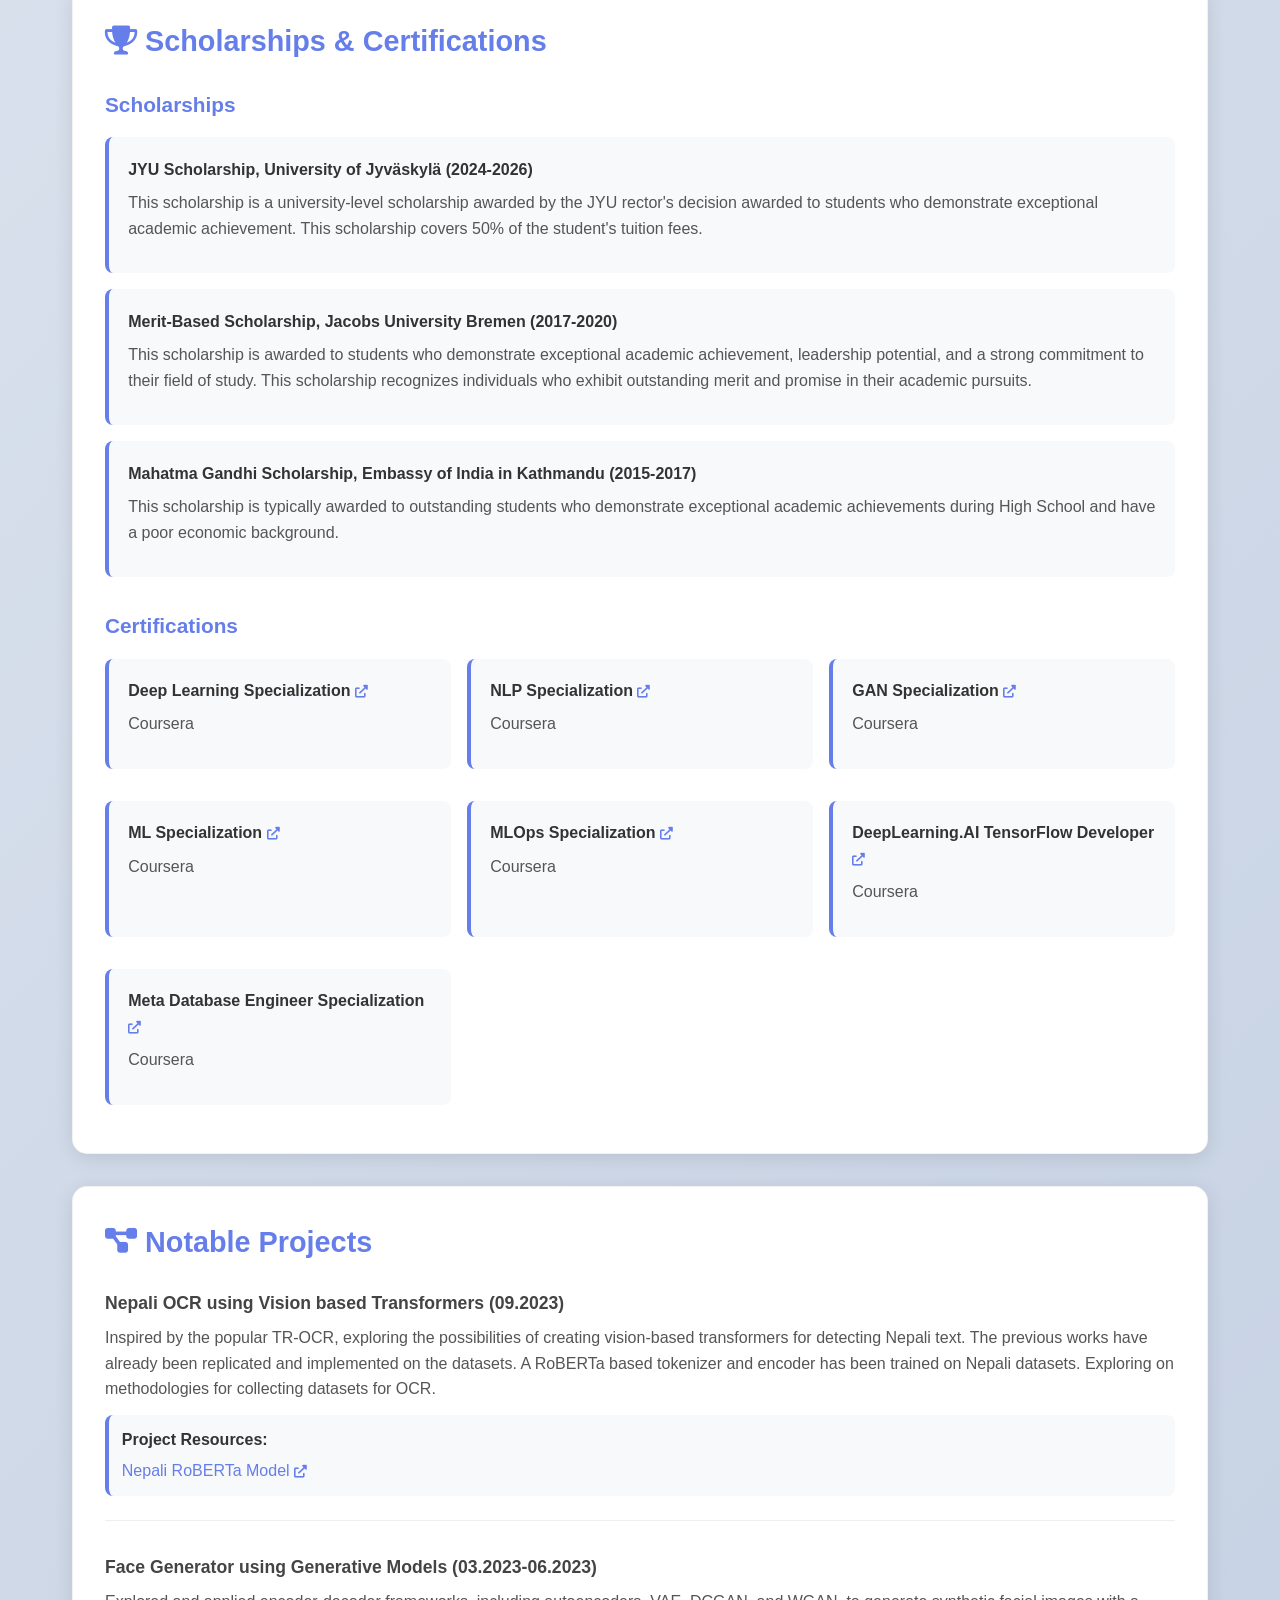
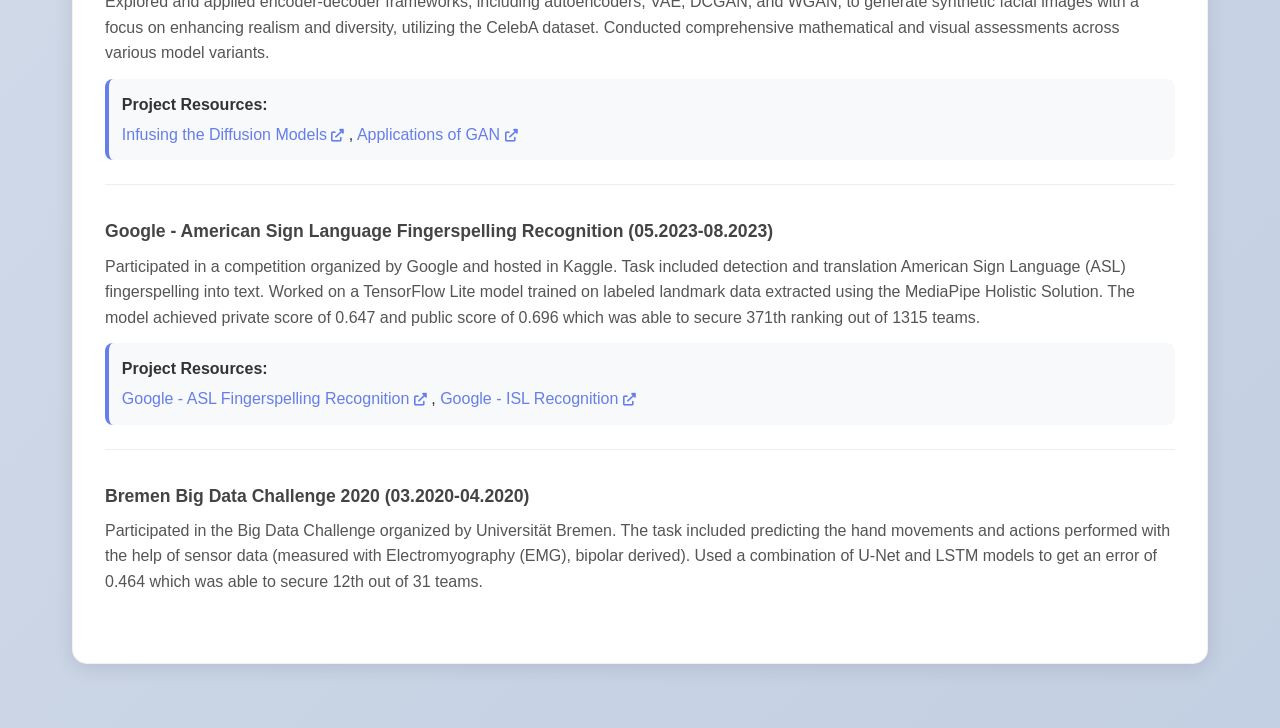
==== commit 1d47f600: "update as of jan26" ====
--- a/cv.html
+++ b/cv.html
@@ -394,6 +394,24 @@
                 <i class="fas fa-briefcase"></i>
                 Professional Experience
             </h2>
+
+            <div class="experience-item">
+                <div class="item-header">
+                    <div>
+                        <div class="position-title">Research Assistant</div>
+                        <div class="company">University of Jyväskylä (part-time, hybrid)</div>
+                        <div class="location">Jyväskylä, Finland</div>
+                    </div>
+                    <div class="duration">Jan 2026 - present</div>
+                </div>
+                <div class="project-title">AI Native Software Engineering (ANSE Project) (2025-present)</div>
+                <div class="description">
+                    The ANSE Project focuses on exploring and developing new AI-driven approaches to software engineering. As AI-generated code becomes integral to the development process, this project aims to define standards for AI-assisted software engineering and help Finland strengthen its digital resilience while positioning the country as a leader in disruptive technologies.
+                </div>
+                <div class="responsibilities">
+                    <strong>My Responsibilities:</strong> Assist in researching and designing AI-native software engineering processes; contribute to exploring challenges and solutions for integrating AI-generated code into industry practices; support experiments in real-world settings to refine AI-driven development methods; collaborate with cross-functional teams to establish new standards for AI-assisted software engineering; document and present research findings.
+                </div>
+            </div>
             
             <div class="experience-item">
                 <div class="item-header">
@@ -402,7 +420,7 @@
                         <div class="company">OptiML Org (part-time, remote)</div>
                         <div class="location">California, USA</div>
                     </div>
-                    <div class="duration">Mar 2024 - present</div>
+                    <div class="duration">Mar 2024 - Aug 2025</div>
                 </div>
                 <div class="project-title">LLM Finetuning and Compression (2024-present)</div>
                 <div class="description">
